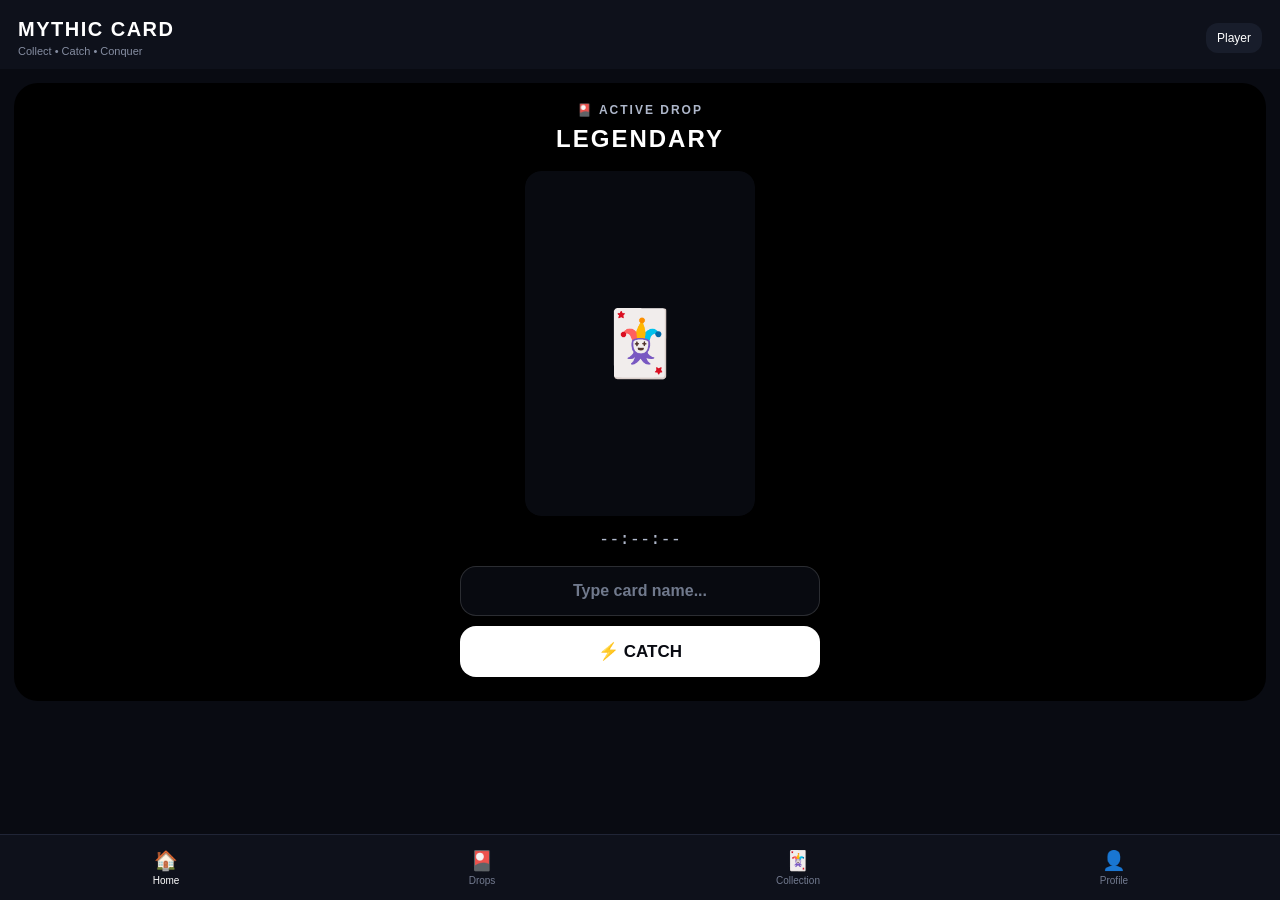
==== app/web/index.html @ db13b952 "Add 30-second name catch drop system" ====
<!DOCTYPE html>
<html lang="en">
<head>
    <meta charset="UTF-8">
    <meta
        name="viewport"
        content="width=device-width, initial-scale=1, viewport-fit=cover"
    >
    <title>Mythic Card</title>

    <script src="https://telegram.org/js/telegram-web-app.js"></script>

    <link rel="stylesheet" href="./style.css">
</head>

<body>
    <div class="app">

        <header class="topbar">
            <div>
                <div class="brand">MYTHIC CARD</div>
                <div class="subtitle">Collect • Catch • Conquer</div>
            </div>

            <div class="profile">
                <span id="user-name">Player</span>
            </div>
        </header>

        <main>

            <section id="home" class="screen active">
                <div class="hero">
                    <div class="hero-title">🎴 ACTIVE DROP</div>
                    <div class="rarity">LEGENDARY</div>

                    <div class="card-frame">
                        <div class="card-placeholder">🃏</div>
                    </div>

                    <div class="timer" id="timer">00:30</div>

                    <div class="catch-area">
                        <input
                            type="text"
                            id="catch-input"
                            class="catch-input"
                            placeholder="Type card name..."
                            autocomplete="off"
                            autocapitalize="none"
                            spellcheck="false"
                        >

                        <button class="catch-btn" id="catch-btn">
                            ⚡ CATCH
                        </button>
                    </div>
                </div>
            </section>

            <section id="drops" class="screen">
                <h2>🎴 Drops</h2>

                <div class="empty-card">
                    <div class="big-icon">🎴</div>
                    <h3>Active Drops</h3>
                    <p>Your available cards will appear here.</p>
                </div>

                <div class="section-card">
                    <h3>🏆 Events</h3>
                    <div id="events-list">
                        <div class="empty-mini">No events yet.</div>
                    </div>
                </div>
            </section>

            <section id="collection" class="screen">
                <div class="collection-header">
                    <div>
                        <div class="eyebrow">✦ YOUR ARCHIVE</div>
                        <h2>🃏 Collection</h2>
                    </div>
                    <div class="collection-badge">MYTHIC</div>
                </div>

                <div class="stats collection-stats">
                    <div class="stat-box">
                        <strong id="total-cards">0</strong>
                        <span>Total Owned</span>
                    </div>

                    <div class="stat-box legendary-stat">
                        <strong id="legendary-count">0</strong>
                        <span>Legendary</span>
                    </div>

                    <div class="stat-box mythic-stat">
                        <strong id="mythic-count">0</strong>
                        <span>Mythic</span>
                    </div>
                </div>

                <div class="collection-filter">
                    <button class="rarity-filter active" data-rarity="all">ALL</button>
                    <button class="rarity-filter" data-rarity="mythic">MYTHIC</button>
                    <button class="rarity-filter" data-rarity="legendary">LEGENDARY</button>
                </div>

                <div id="collection-empty" class="empty-card">
                    <div class="big-icon">📦</div>
                    <h3>Collection Empty</h3>
                    <p>Catch your first card to start collecting.</p>
                </div>

                <div id="collection-list" class="collection-list"></div>
            </section>

            <div id="card-modal" class="card-modal">
                <div class="card-modal-backdrop"></div>
                <div class="card-modal-content">
                    <button id="card-modal-close" class="card-modal-close">×</button>
                    <div id="card-modal-rarity" class="modal-rarity">MYTHIC</div>
                    <div id="card-modal-image" class="modal-card-image"></div>
                    <div id="card-modal-name" class="modal-card-name">Card</div>
                    <div id="card-modal-code" class="modal-card-code">CARD</div>
                    <div class="modal-card-divider"></div>
                    <div class="modal-card-effect">✦ MYTHIC ENERGY DETECTED ✦</div>
                </div>
            </div>

            <section id="profile" class="screen">
                <h2>👤 Profile</h2>

                <div class="profile-card">
                    <div class="avatar">👤</div>
                    <h3 id="profile-name">Player</h3>
                    <p id="profile-id">Telegram ID: —</p>
                    <div id="profile-premium" class="profile-premium">
                        Free Player
                    </div>
                    <div id="premium-status" class="premium-status">
                        FREE ACCOUNT
                    </div>
                    <div id="premium-until" class="premium-until">
                        Premium not active
                    </div>
                </div>

                <div class="section-card">
                    <h3>⭐ Premium Requests</h3>
                    <div id="premium-requests">
                        <div class="empty-mini">No requests yet.</div>
                    </div>
                </div>

                <div class="section-card">
                    <h3>⚔️ Battles</h3>
                    <div id="battles-list">
                        <div class="empty-mini">No battles yet.</div>
                    </div>
                </div>

                <div class="section-card">
                    <h3>🔄 Trades</h3>
                    <div id="trades-list">
                        <div class="empty-mini">No trades yet.</div>
                    </div>
                </div>
            </section>

        </main>

        <nav class="bottom-nav">
            <button data-screen="home" class="nav-btn active">
                <span>🏠</span>
                <small>Home</small>
            </button>

            <button data-screen="drops" class="nav-btn">
                <span>🎴</span>
                <small>Drops</small>
            </button>

            <button data-screen="collection" class="nav-btn">
                <span>🃏</span>
                <small>Collection</small>
            </button>

            <button data-screen="profile" class="nav-btn">
                <span>👤</span>
                <small>Profile</small>
            </button>
        </nav>

    </div>

    <script src="./app.js"></script>
</body>
</html>
---- app/web/style.css ----
* {
    box-sizing: border-box;
}

html,
body {
    margin: 0;
    padding: 0;
    min-height: 100%;
    font-family: Arial, sans-serif;
    background: #090b12;
    color: #ffffff;
}

body {
    min-height: 100vh;
}

button {
    font: inherit;
}

.app {
    min-height: 100vh;
    padding-bottom: 78px;
}

.topbar {
    display: flex;
    justify-content: space-between;
    align-items: center;
    padding: 18px 18px 12px;
    background: #0e111b;
}

.brand {
    font-size: 20px;
    font-weight: 900;
    letter-spacing: 1.5px;
}

.subtitle {
    margin-top: 4px;
    color: #858da1;
    font-size: 11px;
}

.profile {
    padding: 8px 11px;
    border-radius: 12px;
    background: #181d2b;
    font-size: 12px;
}

main {
    padding: 14px;
}

.screen {
    display: none;
}

.screen.active {
    display: block;
}

.hero {
    padding: 20px 16px 24px;
    border-radius: 24px;
    background: linear-gradient(145deg, #171b29, #0d1019);
    text-align: center;
}

.hero-title {
    font-size: 12px;
    font-weight: 800;
    letter-spacing: 2px;
    color: #aeb7ca;
}

.rarity {
    margin-top: 8px;
    font-size: 24px;
    font-weight: 900;
    letter-spacing: 2px;
}

.card-frame {
    width: min(78vw, 300px);
    aspect-ratio: 2 / 3;
    margin: 22px auto 14px;
    padding: 8px;
    border-radius: 20px;
    background: linear-gradient(145deg, #e2a72b, #704b0c);
    box-shadow: 0 15px 45px rgba(0, 0, 0, .45);
}

.card-placeholder {
    width: 100%;
    height: 100%;
    display: flex;
    align-items: center;
    justify-content: center;
    border-radius: 15px;
    background: #111522;
    font-size: 64px;
}

.card-name {
    font-size: 20px;
    font-weight: 800;
}

.timer {
    margin: 8px 0 18px;
    color: #aeb7ca;
    font-family: monospace;
    font-size: 17px;
}

.catch-btn {
    width: 100%;
    border: 0;
    border-radius: 16px;
    padding: 15px;
    background: #ffffff;
    color: #090b12;
    font-size: 17px;
    font-weight: 900;
}

.catch-btn:active {
    transform: scale(.98);
}

h2 {
    margin: 8px 2px 18px;
}

.empty-card,
.profile-card {
    padding: 28px 18px;
    border-radius: 20px;
    background: #111522;
    text-align: center;
}

.big-icon {
    font-size: 48px;
    margin-bottom: 12px;
}

.empty-card p {
    color: #858da1;
}

.stats {
    display: grid;
    grid-template-columns: repeat(3, 1fr);
    gap: 8px;
    margin-bottom: 14px;
}

.stats div {
    padding: 14px 5px;
    border-radius: 15px;
    background: #111522;
    text-align: center;
}

.stats strong,
.stats span {
    display: block;
}

.stats strong {
    font-size: 20px;
}

.stats span {
    margin-top: 4px;
    color: #858da1;
    font-size: 11px;
}

.avatar {
    font-size: 52px;
}

.profile-card p {
    color: #858da1;
    font-size: 12px;
}

.bottom-nav {
    position: fixed;
    left: 0;
    right: 0;
    bottom: 0;
    display: grid;
    grid-template-columns: repeat(4, 1fr);
    padding: 8px 8px calc(8px + env(safe-area-inset-bottom));
    background: #0e111b;
    border-top: 1px solid #202536;
}

.nav-btn {
    border: 0;
    background: transparent;
    color: #737b90;
    padding: 6px 2px;
}

.nav-btn.active {
    color: #ffffff;
}

.nav-btn span,
.nav-btn small {
    display: block;
}

.nav-btn span {
    font-size: 19px;
}

.nav-btn small {
    margin-top: 3px;
    font-size: 10px;
}

/* =============================
   API DATA UI
============================= */

.collection-list {
    display: grid;
    gap: 10px;
    margin-top: 14px;
}

.collection-item {
    display: flex;
    align-items: center;
    gap: 12px;
    padding: 12px;
    border-radius: 18px;
    background: #111522;
    border: 1px solid #202536;
}

.collection-image {
    width: 64px;
    height: 88px;
    flex-shrink: 0;
    overflow: hidden;
    border-radius: 10px;
    background: #090b12;
}

.collection-image img {
    width: 100%;
    height: 100%;
    object-fit: cover;
    display: block;
}

.collection-placeholder {
    width: 100%;
    height: 100%;
    display: flex;
    align-items: center;
    justify-content: center;
    font-size: 28px;
}

.collection-info {
    display: flex;
    flex-direction: column;
    gap: 5px;
    min-width: 0;
}

.collection-info strong {
    font-size: 15px;
}

.collection-info span {
    font-size: 11px;
    letter-spacing: 1px;
    font-weight: 800;
}

.collection-info small {
    color: #858da1;
    font-size: 11px;
}

.profile-premium,
.premium-status,
.premium-until {
    margin-top: 10px;
    padding: 10px;
    border-radius: 12px;
    background: #181d2b;
    font-size: 12px;
}

.premium-status {
    font-weight: 900;
    letter-spacing: 1px;
}

.premium-until {
    color: #858da1;
}

.section-card {
    margin-top: 14px;
    padding: 16px;
    border-radius: 20px;
    background: #111522;
    border: 1px solid #202536;
}

.section-card h3 {
    margin: 0 0 12px;
    font-size: 15px;
}

.premium-request,
.event-item,
.battle-item,
.trade-item {
    display: flex;
    flex-direction: column;
    gap: 5px;
    padding: 11px 0;
    border-bottom: 1px solid #202536;
}

.premium-request:last-child,
.event-item:last-child,
.battle-item:last-child,
.trade-item:last-child {
    border-bottom: 0;
}

.premium-request span,
.event-item span,
.battle-item span,
.trade-item span {
    font-size: 12px;
}

.premium-request small,
.event-item small,
.battle-item small,
.trade-item small {
    color: #858da1;
    font-size: 10px;
}

.empty-mini {
    padding: 12px 0;
    color: #858da1;
    font-size: 12px;
    text-align: center;
}



/* =========================================
   MYTHIC CARD — ANIMATED COLLECTION EFFECT
   ========================================= */

.collection-item.mythic-card {
    position: relative;
    overflow: hidden;
    border: 1px solid rgba(190, 120, 255, .75);
    background:
        radial-gradient(circle at 15% 20%, rgba(170, 70, 255, .18), transparent 42%),
        radial-gradient(circle at 90% 80%, rgba(60, 150, 255, .12), transparent 45%),
        #111522;
    box-shadow:
        0 0 12px rgba(170, 80, 255, .22),
        inset 0 0 20px rgba(170, 80, 255, .06);
    animation: mythicPulse 3s ease-in-out infinite;
}

.collection-item.mythic-card::before {
    content: "";
    position: absolute;
    inset: -120%;
    background: linear-gradient(
        115deg,
        transparent 42%,
        rgba(255,255,255,.08) 47%,
        rgba(220,170,255,.42) 50%,
        rgba(255,255,255,.08) 53%,
        transparent 58%
    );
    transform: translateX(-35%) rotate(8deg);
    animation: mythicSweep 4.5s ease-in-out infinite;
    pointer-events: none;
}

.collection-item.mythic-card .collection-image {
    position: relative;
    z-index: 2;
    border: 1px solid rgba(220,170,255,.8);
    box-shadow:
        0 0 8px rgba(190,100,255,.65),
        0 0 22px rgba(110,80,255,.28);
}

.collection-item.mythic-card .collection-image img {
    animation: mythicImageFloat 3s ease-in-out infinite;
}

.collection-item.mythic-card .collection-info {
    position: relative;
    z-index: 3;
}

.collection-item.mythic-card .collection-info strong {
    text-shadow:
        0 0 7px rgba(220,160,255,.75),
        0 0 16px rgba(150,80,255,.4);
}

.collection-item.mythic-card .collection-info span {
    color: #e3c4ff;
    text-shadow: 0 0 8px rgba(190,100,255,.9);
}

.mythic-aura {
    position: absolute;
    width: 150px;
    height: 150px;
    left: -45px;
    top: -55px;
    border-radius: 50%;
    background: radial-gradient(
        circle,
        rgba(210,130,255,.20) 0%,
        rgba(120,70,255,.08) 35%,
        transparent 70%
    );
    filter: blur(4px);
    animation: mythicAura 3.2s ease-in-out infinite alternate;
    pointer-events: none;
}

.mythic-shine {
    position: absolute;
    inset: 0;
    background: linear-gradient(
        120deg,
        transparent 30%,
        rgba(255,255,255,.05) 42%,
        rgba(255,255,255,.65) 50%,
        rgba(180,220,255,.10) 58%,
        transparent 72%
    );
    background-size: 250% 100%;
    animation: mythicCardShine 3.8s linear infinite;
    mix-blend-mode: screen;
    pointer-events: none;
}

.mythic-spark {
    position: absolute;
    z-index: 4;
    width: 4px;
    height: 4px;
    border-radius: 50%;
    background: white;
    box-shadow:
        0 0 5px white,
        0 0 12px rgba(210,130,255,.95);
    pointer-events: none;
}

.spark-1 {
    right: 24px;
    top: 12px;
    animation: mythicSpark1 2.2s ease-in-out infinite;
}

.spark-2 {
    right: 58px;
    bottom: 15px;
    animation: mythicSpark2 2.8s ease-in-out infinite;
}

.spark-3 {
    left: 90px;
    top: 8px;
    animation: mythicSpark3 3.1s ease-in-out infinite;
}

@keyframes mythicPulse {
    0%, 100% {
        box-shadow:
            0 0 10px rgba(170,80,255,.20),
            inset 0 0 18px rgba(170,80,255,.05);
    }
    50% {
        box-shadow:
            0 0 22px rgba(190,100,255,.42),
            0 0 42px rgba(100,80,255,.12),
            inset 0 0 24px rgba(190,100,255,.09);
    }
}

@keyframes mythicSweep {
    0%, 25% {
        transform: translateX(-65%) rotate(8deg);
    }
    65%, 100% {
        transform: translateX(65%) rotate(8deg);
    }
}

@keyframes mythicCardShine {
    0% {
        background-position: 180% 0;
    }
    100% {
        background-position: -80% 0;
    }
}

@keyframes mythicImageFloat {
    0%, 100% {
        transform: scale(1);
    }
    50% {
        transform: scale(1.025);
    }
}

@keyframes mythicAura {
    from {
        transform: scale(.85);
        opacity: .45;
    }
    to {
        transform: scale(1.18);
        opacity: 1;
    }
}

@keyframes mythicSpark1 {
    0%, 100% { transform: translateY(8px) scale(.5); opacity: .2; }
    50% { transform: translateY(-12px) scale(1.4); opacity: 1; }
}

@keyframes mythicSpark2 {
    0%, 100% { transform: translate(0, 5px) scale(.4); opacity: .15; }
    50% { transform: translate(-10px, -10px) scale(1.5); opacity: 1; }
}

@keyframes mythicSpark3 {
    0%, 100% { transform: translate(4px, 5px) scale(.5); opacity: .2; }
    50% { transform: translate(12px, -9px) scale(1.3); opacity: 1; }
}

@media (prefers-reduced-motion: reduce) {
    .collection-item.mythic-card,
    .collection-item.mythic-card *,
    .mythic-aura,
    .mythic-shine,
    .mythic-spark {
        animation: none !important;
    }
}


/* =========================================================
   MYTHIC CARD — PREMIUM COLLECTION SYSTEM
   ========================================================= */

.collection-header {
    display: flex;
    align-items: center;
    justify-content: space-between;
    margin-bottom: 14px;
}

.collection-header h2 {
    margin: 3px 0 0;
}

.eyebrow {
    font-size: 9px;
    letter-spacing: 2px;
    font-weight: 900;
    opacity: .55;
}

.collection-badge {
    font-size: 9px;
    font-weight: 1000;
    letter-spacing: 2px;
    padding: 8px 10px;
    border-radius: 999px;
    border: 1px solid rgba(255,255,255,.15);
    background: rgba(255,255,255,.04);
}

.collection-stats {
    gap: 8px;
}

.stat-box {
    position: relative;
    overflow: hidden;
    border-radius: 15px;
    padding: 13px 8px;
    background:
        linear-gradient(145deg, rgba(255,255,255,.06), rgba(255,255,255,.015));
    border: 1px solid rgba(255,255,255,.08);
}

.stat-box strong {
    display: block;
    font-size: 21px;
    line-height: 1;
    margin-bottom: 6px;
}

.stat-box span {
    font-size: 9px;
    letter-spacing: .7px;
    opacity: .65;
}

.mythic-stat {
    border-color: rgba(205,140,255,.3);
}

.mythic-stat strong {
    text-shadow:
        0 0 8px rgba(205,140,255,.7),
        0 0 18px rgba(100,70,255,.45);
}

.legendary-stat {
    border-color: rgba(255,190,60,.25);
}

.collection-filter {
    display: flex;
    gap: 7px;
    margin: 14px 0;
    overflow-x: auto;
    scrollbar-width: none;
}

.collection-filter::-webkit-scrollbar {
    display: none;
}

.rarity-filter {
    border: 1px solid rgba(255,255,255,.1);
    background: rgba(255,255,255,.035);
    color: inherit;
    border-radius: 999px;
    padding: 8px 12px;
    font-size: 9px;
    font-weight: 900;
    letter-spacing: 1px;
}

.rarity-filter.active {
    border-color: rgba(205,140,255,.55);
    box-shadow:
        0 0 12px rgba(150,90,255,.25);
}

.collection-list {
    display: grid;
    gap: 11px;
}

.collection-item {
    position: relative;
    isolation: isolate;
    width: 100%;
    display: flex;
    align-items: center;
    gap: 13px;
    padding: 10px;
    border-radius: 19px;
    background: #10131e;
    border: 1px solid rgba(255,255,255,.07);
    color: inherit;
    text-align: left;
    overflow: hidden;
    cursor: pointer;
    transition:
        transform .2s ease,
        border-color .2s ease,
        box-shadow .2s ease;
}

.collection-item:active {
    transform: scale(.975);
}

.collection-item::after {
    content: "";
    position: absolute;
    inset: -80%;
    z-index: -2;
    opacity: 0;
    background: conic-gradient(
        transparent,
        rgba(255,255,255,.22),
        transparent 22%
    );
    animation: mythicRotate 5s linear infinite;
}

.collection-item:hover::after {
    opacity: 1;
}

.collection-image {
    position: relative;
    width: 76px;
    height: 106px;
    flex-shrink: 0;
    overflow: hidden;
    border-radius: 13px;
    background: #080a10;
    border: 1px solid rgba(255,255,255,.1);
}

.collection-image img {
    position: relative;
    z-index: 2;
    width: 100%;
    height: 100%;
    object-fit: cover;
    display: block;
    transition: transform .5s ease;
}

.collection-item:hover .collection-image img {
    transform: scale(1.055);
}

.card-shine {
    position: absolute;
    z-index: 4;
    top: -100%;
    left: -80%;
    width: 55%;
    height: 300%;
    transform: rotate(25deg);
    background: linear-gradient(
        90deg,
        transparent,
        rgba(255,255,255,.5),
        transparent
    );
    animation: cardSweep 4.5s ease-in-out infinite;
    pointer-events: none;
}

.card-energy {
    position: absolute;
    inset: -20px;
    z-index: 1;
    filter: blur(13px);
    opacity: .55;
    animation: energyPulse 2.5s ease-in-out infinite;
}

.card-corners {
    position: absolute;
    z-index: 5;
    inset: 5px;
    border: 1px solid rgba(255,255,255,.2);
    border-radius: 9px;
    pointer-events: none;
}

.collection-info {
    position: relative;
    z-index: 6;
    display: flex;
    flex-direction: column;
    gap: 5px;
    min-width: 0;
}

.collection-info strong {
    font-size: 15px;
    white-space: nowrap;
    overflow: hidden;
    text-overflow: ellipsis;
}

.collection-info span {
    font-size: 9px;
    letter-spacing: 1.4px;
    font-weight: 1000;
}

.collection-info small {
    font-size: 11px;
    opacity: .6;
}

.collection-placeholder {
    width: 100%;
    height: 100%;
    display: flex;
    align-items: center;
    justify-content: center;
    font-size: 28px;
}

/* -------------------------
   Mythic variants
   ------------------------- */

.mythic-card {
    border-color: rgba(190,130,255,.45);
    background:
        linear-gradient(
            120deg,
            rgba(91,42,150,.25),
            rgba(12,14,25,.95),
            rgba(46,32,100,.2)
        );
    box-shadow:
        0 0 12px rgba(150,80,255,.22),
        inset 0 0 25px rgba(170,90,255,.05);
    animation: mythicFloat 3.5s ease-in-out infinite;
}

.mythic-card .collection-image {
    border-color: rgba(210,150,255,.65);
    box-shadow:
        0 0 10px rgba(180,90,255,.4),
        0 0 25px rgba(100,50,220,.2);
}

.mythic-card .card-energy {
    background:
        radial-gradient(
            circle,
            rgba(196,120,255,.9),
            rgba(90,60,255,.4) 35%,
            transparent 70%
        );
}

.mythic-card .collection-info span {
    color: #d6a4ff;
    text-shadow:
        0 0 7px rgba(200,120,255,.8);
}

.mythic-fire .card-energy {
    background:
        radial-gradient(
            circle,
            rgba(255,150,50,.9),
            rgba(220,40,80,.4),
            transparent 70%
        );
}

.mythic-void .card-energy {
    background:
        radial-gradient(
            circle,
            rgba(80,70,255,.9),
            rgba(20,10,80,.6),
            transparent 70%
        );
}

.mythic-storm .card-energy {
    background:
        radial-gradient(
            circle,
            rgba(80,220,255,.9),
            rgba(50,80,255,.4),
            transparent 70%
        );
}

.mythic-divine .card-energy {
    background:
        radial-gradient(
            circle,
            rgba(255,235,150,.95),
            rgba(255,150,80,.35),
            transparent 70%
        );
}

.mythic-arcane .card-energy {
    background:
        radial-gradient(
            circle,
            rgba(255,80,210,.85),
            rgba(110,70,255,.45),
            transparent 70%
        );
}

.mythic-cosmic .card-energy {
    background:
        radial-gradient(
            circle,
            rgba(150,110,255,.9),
            rgba(40,170,255,.4),
            transparent 70%
        );
}

.legendary-card {
    border-color: rgba(255,190,70,.38);
    box-shadow:
        0 0 14px rgba(255,180,40,.12);
}

.legendary-card .card-energy {
    background:
        radial-gradient(
            circle,
            rgba(255,190,60,.8),
            rgba(255,100,30,.25),
            transparent 70%
        );
}

.legendary-card .collection-info span {
    color: #ffd46a;
}

.normal-effect .card-shine {
    animation-duration: 7s;
}

/* -------------------------
   Gallery modal
   ------------------------- */

body.modal-open {
    overflow: hidden;
}

.card-modal {
    position: fixed;
    z-index: 9999;
    inset: 0;
    display: flex;
    align-items: center;
    justify-content: center;
    padding: 20px;
    opacity: 0;
    pointer-events: none;
    transition: opacity .25s ease;
}

.card-modal.show {
    opacity: 1;
    pointer-events: auto;
}

.card-modal-backdrop {
    position: absolute;
    inset: 0;
    background: rgba(3,4,10,.84);
    backdrop-filter: blur(12px);
}

.card-modal-content {
    position: relative;
    z-index: 2;
    width: min(340px, 92vw);
    padding: 18px;
    border-radius: 25px;
    text-align: center;
    background:
        linear-gradient(
            145deg,
            rgba(28,23,48,.98),
            rgba(8,10,18,.99)
        );
    border: 1px solid rgba(210,160,255,.35);
    box-shadow:
        0 0 30px rgba(120,70,255,.25),
        0 20px 70px rgba(0,0,0,.55);
    transform: translateY(20px) scale(.97);
    transition: transform .3s ease;
}

.card-modal.show .card-modal-content {
    transform: translateY(0) scale(1);
}

.card-modal-close {
    position: absolute;
    top: 8px;
    right: 10px;
    z-index: 10;
    width: 34px;
    height: 34px;
    border: 0;
    border-radius: 50%;
    background: rgba(255,255,255,.08);
    color: white;
    font-size: 24px;
}

.modal-rarity {
    position: relative;
    z-index: 5;
    margin-bottom: 10px;
    font-size: 10px;
    letter-spacing: 2px;
    font-weight: 1000;
}

.modal-rarity.mythic {
    color: #d7a5ff;
    text-shadow: 0 0 12px rgba(190,100,255,.8);
}

.modal-rarity.legendary {
    color: #ffd36a;
}

.modal-card-image {
    position: relative;
    width: min(250px, 72vw);
    aspect-ratio: 3 / 4.15;
    margin: 0 auto 15px;
    overflow: hidden;
    border-radius: 17px;
    border: 1px solid rgba(255,255,255,.16);
    box-shadow:
        0 0 30px rgba(160,90,255,.22);
}

.modal-card-image img {
    position: relative;
    z-index: 2;
    width: 100%;
    height: 100%;
    object-fit: cover;
    display: block;
}

.modal-card-aura {
    position: absolute;
    z-index: 1;
    inset: -30%;
    filter: blur(20px);
    animation: energyPulse 2s ease-in-out infinite;
}

.modal-card-aura.mythic {
    background:
        conic-gradient(
            rgba(190,90,255,.8),
            rgba(60,120,255,.6),
            rgba(255,80,210,.7),
            rgba(190,90,255,.8)
        );
}

.modal-card-aura.legendary {
    background:
        conic-gradient(
            rgba(255,200,70,.8),
            rgba(255,90,40,.5),
            rgba(255,220,120,.7)
        );
}

.modal-card-name {
    font-size: 20px;
    font-weight: 1000;
}

.modal-card-code {
    margin-top: 5px;
    font-size: 10px;
    opacity: .5;
    letter-spacing: 1.5px;
}

.modal-card-divider {
    height: 1px;
    margin: 15px 0;
    background: rgba(255,255,255,.08);
}

.modal-card-effect {
    font-size: 9px;
    letter-spacing: 1.5px;
    opacity: .7;
}

/* -------------------------
   Animations
   ------------------------- */

@keyframes cardSweep {
    0%, 45% {
        left: -90%;
    }
    65%, 100% {
        left: 150%;
    }
}

@keyframes energyPulse {
    0%, 100% {
        transform: scale(.9) rotate(0deg);
        opacity: .42;
    }
    50% {
        transform: scale(1.08) rotate(18deg);
        opacity: .72;
    }
}

@keyframes mythicFloat {
    0%, 100% {
        transform: translateY(0);
    }
    50% {
        transform: translateY(-2px);
    }
}

@keyframes mythicRotate {
    to {
        transform: rotate(360deg);
    }
}

@media (prefers-reduced-motion: reduce) {
    .collection-item,
    .collection-item::after,
    .card-shine,
    .card-energy,
    .mythic-card,
    .modal-card-aura {
        animation: none !important;
    }
}

/* -----------------------------
   NAME CATCH UI
----------------------------- */

.catch-area {
    width: 100%;
    display: flex;
    flex-direction: column;
    gap: 10px;
    margin-top: 4px;
}

.catch-input {
    width: 100%;
    box-sizing: border-box;
    border: 1px solid rgba(255,255,255,.14);
    border-radius: 16px;
    padding: 15px 16px;
    background: #080a10;
    color: #ffffff;
    outline: none;
    font-size: 16px;
    font-weight: 700;
    text-align: center;
}

.catch-input::placeholder {
    color: #70798c;
}

.catch-input:focus {
    border-color: rgba(255,255,255,.4);
    box-shadow: 0 0 20px rgba(255,255,255,.08);
}

.catch-input:disabled {
    opacity: .5;
}

/* =============================
   ACTIVE DROP CARD + NAME CATCH
============================= */

.hero {
    background: #000000;
}

.card-frame {
    width: min(62vw, 230px);
    aspect-ratio: 2 / 3;
    margin: 18px auto 12px;
    padding: 0;
    border-radius: 16px;
    background: #000000;
    box-shadow: 0 12px 35px rgba(0,0,0,.55);
    overflow: hidden;
}

.card-frame img {
    display: block;
    width: 100%;
    height: 100%;
    object-fit: contain;
    border-radius: 16px;
}

.card-placeholder {
    width: 100%;
    height: 100%;
    border-radius: 16px;
    background: #080a10;
}

.catch-area {
    width: min(100%, 360px);
    margin: 0 auto;
    display: flex;
    flex-direction: column;
    gap: 10px;
}

.catch-input {
    width: 100%;
    min-height: 50px;
    box-sizing: border-box;
}

.catch-btn {
    width: 100%;
    min-height: 50px;
}
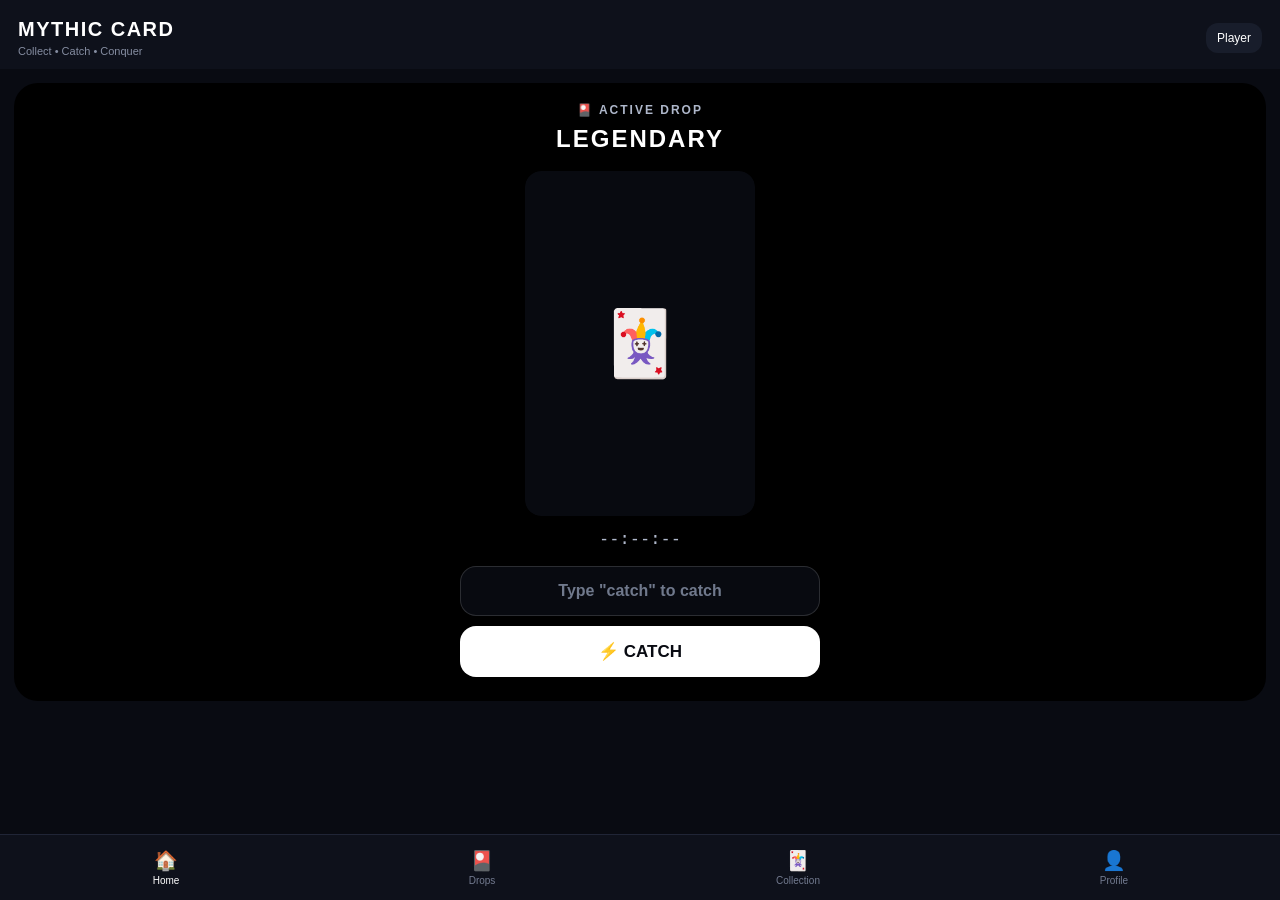
==== commit 5318fde1: "Polish drop catch UI and card arrival" ====
--- a/app/web/index.html
+++ b/app/web/index.html
@@ -11,6 +11,25 @@
     <script src="https://telegram.org/js/telegram-web-app.js"></script>
 
     <link rel="stylesheet" href="./style.css">
+
+<style>
+.receipt-modal-content {
+    width: min(92vw, 520px);
+    max-height: 90vh;
+    overflow: auto;
+}
+
+.receipt-modal-image {
+    display: block;
+    width: 100%;
+    max-height: 72vh;
+    object-fit: contain;
+    margin: 14px auto 0;
+    border-radius: 16px;
+    background: rgba(0,0,0,.35);
+}
+</style>
+
 </head>
 
 <body>
@@ -45,7 +64,7 @@
                             type="text"
                             id="catch-input"
                             class="catch-input"
-                            placeholder="Type card name..."
+                            placeholder='Type "catch" to catch'
                             autocomplete="off"
                             autocapitalize="none"
                             spellcheck="false"
@@ -101,11 +120,58 @@
                     </div>
                 </div>
 
-                <div class="collection-filter">
-                    <button class="rarity-filter active" data-rarity="all">ALL</button>
-                    <button class="rarity-filter" data-rarity="mythic">MYTHIC</button>
-                    <button class="rarity-filter" data-rarity="legendary">LEGENDARY</button>
-                </div>
+                <div class="gallery-modes">
+    <button class="gallery-mode active" data-mode="all">
+        ALL CARDS
+    </button>
+
+    <button class="gallery-mode" data-mode="my">
+        MY COLLECTION
+    </button>
+
+    <button class="gallery-mode" data-mode="owned">
+        OWNED
+    </button>
+
+    <button class="gallery-mode" data-mode="missing">
+        MISSING
+    </button>
+</div>
+
+<div class="collection-progress">
+    <span>COLLECTION PROGRESS</span>
+    <strong id="collection-progress">0 / 0 UNIQUE</strong>
+</div>
+
+<div class="collection-filter">
+    <button class="rarity-filter active" data-rarity="all">
+        ALL
+    </button>
+
+    <button class="rarity-filter" data-rarity="mythic">
+        MYTHIC
+    </button>
+
+    <button class="rarity-filter" data-rarity="legendary">
+        LEGENDARY
+    </button>
+
+    <button class="rarity-filter" data-rarity="epic">
+        EPIC
+    </button>
+
+    <button class="rarity-filter" data-rarity="rare">
+        RARE
+    </button>
+
+    <button class="rarity-filter" data-rarity="uncommon">
+        UNCOMMON
+    </button>
+
+    <button class="rarity-filter" data-rarity="common">
+        COMMON
+    </button>
+</div>
 
                 <div id="collection-empty" class="empty-card">
                     <div class="big-icon">📦</div>
@@ -132,19 +198,144 @@
             <section id="profile" class="screen">
                 <h2>👤 Profile</h2>
 
-                <div class="profile-card">
-                    <div class="avatar">👤</div>
-                    <h3 id="profile-name">Player</h3>
-                    <p id="profile-id">Telegram ID: —</p>
+                <div id="profile-card" class="profile-card profile-card-v2">
+                    <div id="profile-frame" class="profile-frame free-frame">
+                        <div class="profile-avatar-wrap">
+                            <img
+                                id="profile-avatar"
+                                class="profile-avatar"
+                                src=""
+                                alt="Profile"
+                            >
+                            <div id="profile-avatar-fallback" class="profile-avatar-fallback">👤</div>
+                        </div>
+                        <div id="profile-owner-badge" class="profile-owner-badge">👑 OWNER</div>
+                        <div id="profile-premium-badge" class="profile-premium-badge">⭐ PREMIUM</div>
+                    </div>
+
+                    <div class="profile-identity">
+                        <h3 id="profile-name">Player</h3>
+                        <p id="profile-username">@username</p>
+                        <p id="profile-id">Telegram ID: —</p>
+                    </div>
+
                     <div id="profile-premium" class="profile-premium">
                         Free Player
                     </div>
+
                     <div id="premium-status" class="premium-status">
                         FREE ACCOUNT
                     </div>
+
                     <div id="premium-until" class="premium-until">
                         Premium not active
                     </div>
+                </div>
+
+                <div
+                    id="premium-admin-panel"
+                    class="section-card premium-admin-panel"
+                    style="display:none;"
+                >
+                    <h3>👑 Premium Admin</h3>
+
+                    <div
+                        id="premium-admin-status"
+                        class="premium-submit-status"
+                    ></div>
+
+                    <div id="premium-admin-requests">
+                        <div class="empty-mini">
+                            Loading premium requests...
+                        </div>
+                    </div>
+                </div>
+
+                <div class="section-card premium-buy-card">
+                    <h3>⭐ Buy Premium</h3>
+
+                    <div class="premium-info">
+                        <p>💳 Transfer your payment using the method below.</p>
+                        <p>🧾 After payment, upload your receipt screenshot.</p>
+                        <p>👑 Premium duration is manually confirmed by the owner.</p>
+                    </div>
+
+                    <label class="premium-label">
+                        Amount (MMK)
+                    </label>
+
+                    <input
+                        id="premium-amount"
+                        class="premium-input"
+                        type="number"
+                        min="1"
+                        step="1"
+                        value="15000"
+                        placeholder="Enter transferred amount"
+                    >
+
+                    <label class="premium-label">
+                        Payment Method
+                    </label>
+
+                    <select
+                        id="premium-payment-method"
+                        class="premium-input"
+                    >
+                        <option value="">Select payment method</option>
+                        <option value="KBZ Pay">KBZ Pay</option>
+                        <option value="Wave Money">Wave Money</option>
+                        <option value="Bank Transfer">Bank Transfer</option>
+                        <option value="Other">Other</option>
+                    </select>
+
+                    <div class="premium-payment-box">
+                        <strong>💰 Premium Payment</strong>
+                        <p>💵 Premium Price: <strong>15,000 MMK</strong></p>
+                        <p>💳 Payment: <strong>KBZ Pay</strong></p>
+                        <p>📱 Number: <strong>09677572146</strong></p>
+                        <p>🧾 Transfer 15,000 MMK, then upload your receipt screenshot.</p>
+                        <p>👑 Premium duration is manually confirmed by the owner.</p>
+                    </div>
+
+                    <label class="premium-label">
+                        Payment Receipt
+                    </label>
+
+                    <input
+                        id="premium-receipt"
+                        class="premium-file"
+                        type="file"
+                        accept="image/jpeg,image/png,image/webp"
+                    >
+
+                    <small class="premium-file-help">
+                        JPG, PNG or WEBP • Maximum 3 MB
+                    </small>
+
+                    <label class="premium-label">
+                        Note (optional)
+                    </label>
+
+                    <textarea
+                        id="premium-note"
+                        class="premium-input premium-textarea"
+                        maxlength="1000"
+                        placeholder="Optional payment note"
+                    ></textarea>
+
+                    <button
+                        id="premium-submit"
+                        class="premium-submit-btn"
+                        type="button"
+                    >
+                        📤 Submit Premium Request
+                    </button>
+
+                    <div
+                        id="premium-submit-status"
+                        class="premium-submit-status"
+                    ></div>
                 </div>
 
                 <div class="section-card">
@@ -161,8 +352,63 @@
                     </div>
                 </div>
 
-                <div class="section-card">
+                <div class="section-card trade-section">
                     <h3>🔄 Trades</h3>
+
+                    <div class="trade-form">
+                        <label for="trade-target-user">
+                            Target Telegram User ID
+                        </label>
+
+                        <input
+                            id="trade-target-user"
+                            type="number"
+                            inputmode="numeric"
+                            min="1"
+                            placeholder="Enter user ID"
+                        >
+
+                        <label for="trade-offered-card">
+                            Your Card
+                        </label>
+
+                        <select id="trade-offered-card">
+                            <option value="">
+                                Select a card
+                            </option>
+                        </select>
+
+                        <label for="trade-requested-card">
+                            Card You Want
+                        </label>
+
+                        <select id="trade-requested-card">
+                            <option value="">
+                                Select a card
+                            </option>
+                        </select>
+
+                        <div
+                            id="trade-rarity-status"
+                            class="trade-rarity-status"
+                        ></div>
+
+                        <button
+                            type="button"
+                            id="trade-create-btn"
+                            class="primary-btn"
+                        >
+                            📤 SEND TRADE
+                        </button>
+
+                        <div
+                            id="trade-action-status"
+                            class="trade-action-status"
+                        ></div>
+                    </div>
+
+                    <div class="trade-divider"></div>
+
                     <div id="trades-list">
                         <div class="empty-mini">No trades yet.</div>
                     </div>
@@ -195,6 +441,15 @@
 
     </div>
 
-    <script src="./app.js"></script>
+    <div id="receipt-modal" class="card-modal">
+        <div class="card-modal-backdrop" id="receipt-modal-backdrop"></div>
+        <div class="card-modal-content receipt-modal-content">
+            <button id="receipt-modal-close" class="card-modal-close">×</button>
+            <div class="modal-rarity">PREMIUM RECEIPT</div>
+            <img id="receipt-modal-image" class="receipt-modal-image" alt="Premium payment receipt">
+        </div>
+    </div>
+
+    <script src="./app.js?v=8764480"></script>
 </body>
 </html>
--- a/app/web/style.css
+++ b/app/web/style.css
@@ -1114,6 +1114,35 @@
 }
 
 /* -------------------------
+   Drop Card Arrival
+   ------------------------- */
+
+.drop-card-arrival {
+    animation: dropCardArrival .55s cubic-bezier(.2,.8,.2,1) both;
+    transform-origin: center;
+}
+
+@keyframes dropCardArrival {
+    0% {
+        opacity: 0;
+        transform: translateY(18px) scale(.88);
+        filter: brightness(1.7);
+    }
+
+    55% {
+        opacity: 1;
+        transform: translateY(-4px) scale(1.02);
+        filter: brightness(1.15);
+    }
+
+    100% {
+        opacity: 1;
+        transform: translateY(0) scale(1);
+        filter: brightness(1);
+    }
+}
+
+/* -------------------------
    Animations
    ------------------------- */
 
@@ -1254,3 +1283,510 @@
     width: 100%;
     min-height: 50px;
 }
+
+/* -----------------------------
+   Gallery Modes
+----------------------------- */
+
+.gallery-modes {
+    display: flex;
+    gap: 7px;
+    overflow-x: auto;
+    margin: 14px 0 10px;
+    padding-bottom: 2px;
+    scrollbar-width: none;
+}
+
+.gallery-modes::-webkit-scrollbar {
+    display: none;
+}
+
+.gallery-mode {
+    flex: 0 0 auto;
+    border: 1px solid rgba(255,255,255,.1);
+    background: rgba(255,255,255,.035);
+    color: inherit;
+    border-radius: 999px;
+    padding: 9px 13px;
+    font-size: 9px;
+    font-weight: 900;
+    letter-spacing: .8px;
+}
+
+.gallery-mode.active {
+    border-color: rgba(205,140,255,.6);
+    box-shadow: 0 0 14px rgba(150,90,255,.22);
+    background: rgba(150,90,255,.08);
+}
+
+.collection-progress {
+    display: flex;
+    align-items: center;
+    justify-content: space-between;
+    gap: 10px;
+    margin: 10px 0 12px;
+    padding: 11px 13px;
+    border-radius: 14px;
+    background: rgba(255,255,255,.035);
+    border: 1px solid rgba(255,255,255,.07);
+}
+
+.collection-progress span {
+    font-size: 9px;
+    font-weight: 800;
+    letter-spacing: 1px;
+    opacity: .65;
+}
+
+.collection-progress strong {
+    font-size: 11px;
+    letter-spacing: .5px;
+}
+
+.owned-badge,
+.missing-badge {
+    position: absolute;
+    left: 5px;
+    right: 5px;
+    bottom: 5px;
+    z-index: 4;
+    padding: 4px 5px;
+    border-radius: 7px;
+    text-align: center;
+    font-size: 7px;
+    font-weight: 900;
+    letter-spacing: .6px;
+    background: rgba(0,0,0,.78);
+    backdrop-filter: blur(6px);
+}
+
+.missing-badge {
+    opacity: .72;
+}
+
+.collection-item.missing {
+    opacity: .72;
+}
+
+.collection-item.missing .collection-image img {
+    filter: grayscale(.8);
+}
+
+.collection-item.owned {
+    opacity: 1;
+}
+
+.collection-info small {
+    font-weight: 800;
+    opacity: .72;
+}
+
+/* ================================
+   PROFILE V2
+================================ */
+
+.profile-card-v2 {
+    position: relative;
+    text-align: center;
+    padding: 24px 16px;
+    overflow: hidden;
+}
+
+.profile-frame {
+    position: relative;
+    width: 118px;
+    height: 118px;
+    margin: 0 auto 14px;
+    border-radius: 50%;
+    display: grid;
+    place-items: center;
+    padding: 5px;
+    box-sizing: border-box;
+    background: #0b0d14;
+    border: 2px solid rgba(255,255,255,.18);
+    box-shadow: 0 0 24px rgba(255,255,255,.08);
+}
+
+.profile-frame::before {
+    content: "";
+    position: absolute;
+    inset: -4px;
+    border-radius: 50%;
+    border: 1px solid rgba(255,255,255,.08);
+    pointer-events: none;
+}
+
+.profile-avatar-wrap {
+    position: relative;
+    width: 100%;
+    height: 100%;
+    border-radius: 50%;
+    overflow: hidden;
+    background: #080a10;
+}
+
+.profile-avatar {
+    width: 100%;
+    height: 100%;
+    object-fit: cover;
+    display: none;
+}
+
+.profile-avatar-fallback {
+    width: 100%;
+    height: 100%;
+    display: grid;
+    place-items: center;
+    font-size: 42px;
+    background: #111522;
+}
+
+.profile-owner-badge,
+.profile-premium-badge {
+    position: absolute;
+    z-index: 5;
+    display: none;
+    border-radius: 999px;
+    padding: 5px 8px;
+    font-size: 8px;
+    font-weight: 900;
+    letter-spacing: .6px;
+    background: rgba(0,0,0,.88);
+    border: 1px solid rgba(255,255,255,.14);
+    box-shadow: 0 6px 18px rgba(0,0,0,.35);
+}
+
+.profile-owner-badge {
+    top: -3px;
+    right: -20px;
+}
+
+.profile-premium-badge {
+    bottom: -3px;
+    right: -20px;
+}
+
+.profile-identity h3 {
+    margin: 4px 0 4px;
+    font-size: 20px;
+    font-weight: 900;
+}
+
+.profile-identity p {
+    margin: 3px 0;
+}
+
+#profile-username {
+    font-size: 12px;
+    opacity: .68;
+}
+
+#profile-id {
+    font-size: 10px;
+    opacity: .48;
+}
+
+.profile-frame.free-frame {
+    border-color: rgba(255,255,255,.18);
+}
+
+.profile-frame.premium-frame {
+    border-color: rgba(190,120,255,.8);
+    box-shadow:
+        0 0 18px rgba(170,90,255,.35),
+        0 0 42px rgba(130,70,255,.16);
+    animation: profilePremiumPulse 2.2s ease-in-out infinite;
+}
+
+.profile-frame.owner-frame {
+    border-color: rgba(255,210,90,.9);
+    box-shadow:
+        0 0 18px rgba(255,205,70,.38),
+        0 0 44px rgba(255,170,40,.16);
+}
+
+.profile-frame.premium-frame::after,
+.profile-frame.owner-frame::after {
+    content: "";
+    position: absolute;
+    inset: -8px;
+    border-radius: 50%;
+    border: 1px solid currentColor;
+    opacity: .22;
+    pointer-events: none;
+}
+
+.profile-frame.premium-frame::after {
+    color: #b978ff;
+}
+
+.profile-frame.owner-frame::after {
+    color: #ffd45c;
+}
+
+.profile-owner-badge.show {
+    display: block;
+}
+
+.profile-premium-badge.show {
+    display: block;
+}
+
+@keyframes profilePremiumPulse {
+    0%, 100% {
+        transform: scale(1);
+    }
+
+    50% {
+        transform: scale(1.025);
+    }
+}
+
+/* -----------------------------
+   Premium Purchase
+----------------------------- */
+
+.premium-buy-card {
+    margin-top: 16px;
+}
+
+.premium-info {
+    margin-bottom: 14px;
+    line-height: 1.55;
+}
+
+.premium-info p {
+    margin: 5px 0;
+}
+
+.premium-label {
+    display: block;
+    margin: 12px 0 6px;
+    font-weight: 700;
+}
+
+.premium-input {
+    width: 100%;
+    box-sizing: border-box;
+    padding: 12px;
+    border-radius: 10px;
+    border: 1px solid rgba(255,255,255,.15);
+    background: rgba(0,0,0,.2);
+    color: inherit;
+    font: inherit;
+}
+
+.premium-textarea {
+    min-height: 90px;
+    resize: vertical;
+}
+
+.premium-file {
+    width: 100%;
+    box-sizing: border-box;
+    margin-top: 4px;
+}
+
+.premium-file-help {
+    display: block;
+    margin-top: 5px;
+    opacity: .7;
+}
+
+.premium-payment-box {
+    margin-top: 14px;
+    padding: 12px;
+    border-radius: 12px;
+    background: rgba(255,215,0,.08);
+    border: 1px solid rgba(255,215,0,.18);
+}
+
+.premium-payment-box p {
+    margin: 6px 0 0;
+    line-height: 1.45;
+}
+
+.premium-submit-btn {
+    width: 100%;
+    margin-top: 16px;
+    padding: 13px;
+    border: 0;
+    border-radius: 12px;
+    cursor: pointer;
+    font-weight: 800;
+    font-size: 15px;
+}
+
+.premium-submit-btn:disabled {
+    opacity: .6;
+    cursor: wait;
+}
+
+.premium-submit-status {
+    margin-top: 10px;
+    min-height: 20px;
+    line-height: 1.45;
+}
+
+.premium-submit-status.error {
+    font-weight: 700;
+}
+
+
+/* -----------------------------
+   Premium Admin
+----------------------------- */
+
+.premium-admin-request {
+    margin-top: 12px;
+    padding: 13px;
+    border-radius: 12px;
+    border: 1px solid rgba(255,255,255,.12);
+    background: rgba(0,0,0,.18);
+}
+
+.premium-admin-head {
+    display: flex;
+    justify-content: space-between;
+    align-items: center;
+    gap: 8px;
+}
+
+.premium-admin-status {
+    font-size: 11px;
+    font-weight: 800;
+}
+
+.premium-admin-status.pending {
+    opacity: .85;
+}
+
+.premium-admin-status.approved {
+    font-weight: 900;
+}
+
+.premium-admin-status.rejected {
+    font-weight: 900;
+}
+
+.premium-admin-user {
+    margin-top: 8px;
+    font-weight: 700;
+}
+
+.premium-admin-info {
+    display: grid;
+    gap: 5px;
+    margin-top: 8px;
+    font-size: 13px;
+    line-height: 1.4;
+}
+
+.premium-admin-actions {
+    margin-top: 12px;
+}
+
+.premium-admin-days,
+.premium-admin-note {
+    width: 100%;
+    box-sizing: border-box;
+    margin-top: 7px;
+    padding: 10px;
+    border-radius: 9px;
+    border: 1px solid rgba(255,255,255,.14);
+    background: rgba(0,0,0,.2);
+    color: inherit;
+    font: inherit;
+}
+
+.premium-admin-action-row {
+    display: flex;
+    gap: 8px;
+    margin-top: 9px;
+}
+
+.premium-admin-btn {
+    flex: 1;
+    padding: 10px;
+    border: 0;
+    border-radius: 9px;
+    cursor: pointer;
+    font-weight: 800;
+}
+
+.premium-admin-note-display {
+    margin-top: 10px;
+    font-size: 13px;
+    opacity: .8;
+}
+
+
+
+/* -----------------------------
+   Trade Form
+----------------------------- */
+
+.trade-form {
+    display: flex;
+    flex-direction: column;
+    gap: 8px;
+    margin-top: 12px;
+}
+
+.trade-form label {
+    font-size: 13px;
+    font-weight: 600;
+    opacity: 0.9;
+}
+
+.trade-form input,
+.trade-form select {
+    width: 100%;
+    box-sizing: border-box;
+    padding: 10px 12px;
+    border-radius: 10px;
+    border: 1px solid rgba(255,255,255,0.12);
+    background: rgba(255,255,255,0.05);
+    color: inherit;
+    outline: none;
+}
+
+.trade-form input:focus,
+.trade-form select:focus {
+    border-color: rgba(255,255,255,0.35);
+}
+
+.trade-form button {
+    width: 100%;
+    margin-top: 4px;
+}
+
+.trade-rarity-status,
+.trade-action-status {
+    min-height: 18px;
+    font-size: 12px;
+    line-height: 1.4;
+}
+
+.trade-rarity-status {
+    opacity: 0.9;
+}
+
+.trade-rarity-status.error,
+.trade-action-status.error {
+    color: #ff6b6b;
+}
+
+.trade-action-status {
+    margin-top: 2px;
+}
+
+.trade-actions {
+    display: flex;
+    gap: 8px;
+    margin-top: 8px;
+}
+
+.trade-actions button {
+    flex: 1;
+}
